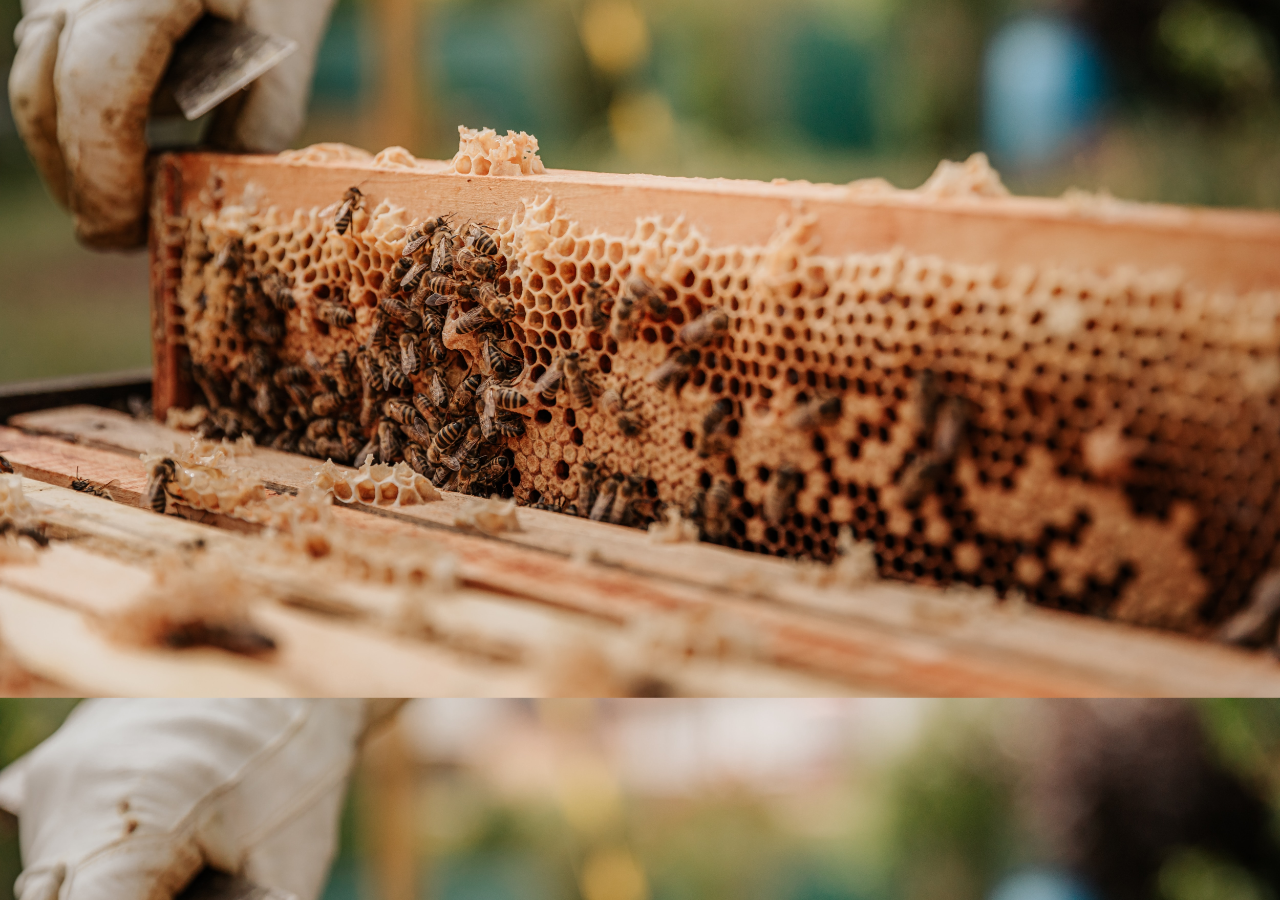
==== index.html @ 0b01515e "nouveau dossier" ====
<!DOCTYPE html>
<html lang="fr">

<head>
    <meta charset="utf-8">
    <title>Accueil - Rucher des Gorges d'Enval</title>
    <link href="style/style.css" rel="stylesheet">
    <link rel="preconnect" href="https://fonts.googleapis.com">
    <link rel="preconnect" href="https://fonts.gstatic.com" crossorigin>
    <link href="https://fonts.googleapis.com/css2?family=Barlow&family=Roboto+Slab&display=swap" rel="stylesheet">
    
</head>

<body>
   <header>
          <h1>Le Rucher des Gorges d'Enval</h1>
          <nav class="header_nav">
               <!-- Créer une bannière particulière-->
               <a class="btn-nav" href="index.html">Accueil</a>
               <a class="btn-nav" href="mieux-me-connaitre.html">Mieux me connaître</a>
               <a class="btn-nav" href="evolution-rucher.html">Voir l'évolution du rucher</a>
               <a class="btn-nav" href="historique-recoltes.html">Accéder à l'historique des récoltes</a>
               <a class="btn-nav" href="galerie-photos.html">Galerie photos</a>
          </nav>
   </header>



   <main>
     <section>
          <h2>
               Bienvenue sur le site du rucher des Gorges d'Enval
          </h2>
          <p>
               Apiculteur amateur dans le Puy-de-dôme, j'espère vous transmettre ma passion pour l'apiculture et mon amour pour le miel à travers ce site.<br>
               Je vous partage ici des informations sur l'évolution saisonnière de mon rucher et sur les récoltes effectuées chaque année.
          </p>
     </section>
     </main>

     <footer>
          <nav class="footer_nav">
               <a class="btn-nav" href="contact.html">Me contacter</a>
               <a class="btn-nav" href="mentions-legales.html">Mentions légales</a>
          </nav>
     </footer>

</body>



</html>
---- style/style.css ----
body {
    font-family: "Barlow";
    background-image: url(../images/cadre.jpg);
    background-size: cover;
    background-position: center;
    text-align: justify;
    font-size: 18px;
    color: rgb(255, 255, 255);
}

header, footer, main {
    margin: 40px 0;
}

nav {
    display: flex;
    flex-direction: row;
    justify-content: space-around;
    border-radius: 20px;  
    background-color: rgba(42,33,20,0.6);
}

main {
    background-color: rgba(42,33,20,0.6);
    background-size: cover;
    border-radius: 20px;
    padding: 2%;
}


@keyframes apparition {
    100%{
        opacity : 1;
        transform: none;
    }
}


header, footer, main {
    opacity : 0;
    transform: translateY(-30px);
    animation: apparition 0.6s 0.6s ease forwards;
}

h1 {
    text-align: center;
    font-family: "Roboto Slab";
    font-size: 50px;
}

h2 {
    color: rgb(222,196,169);
    font-family: "Roboto Slab";
    font-size: 35px;
    margin : 2%;
}

p, form {
    margin: 2%;
}

.btn-nav {
    text-decoration: none;
    color: white;
    padding: 0.5% 3%;
    margin:0%;
    border-radius: 20px;
    transition: 1s;
    text-align: start;
}

.btn-nav:hover {
    background-color: rgb(228,177,139);
}


a:active {
    background-color: rgb(228,177,139);
    font-weight: bold;
}
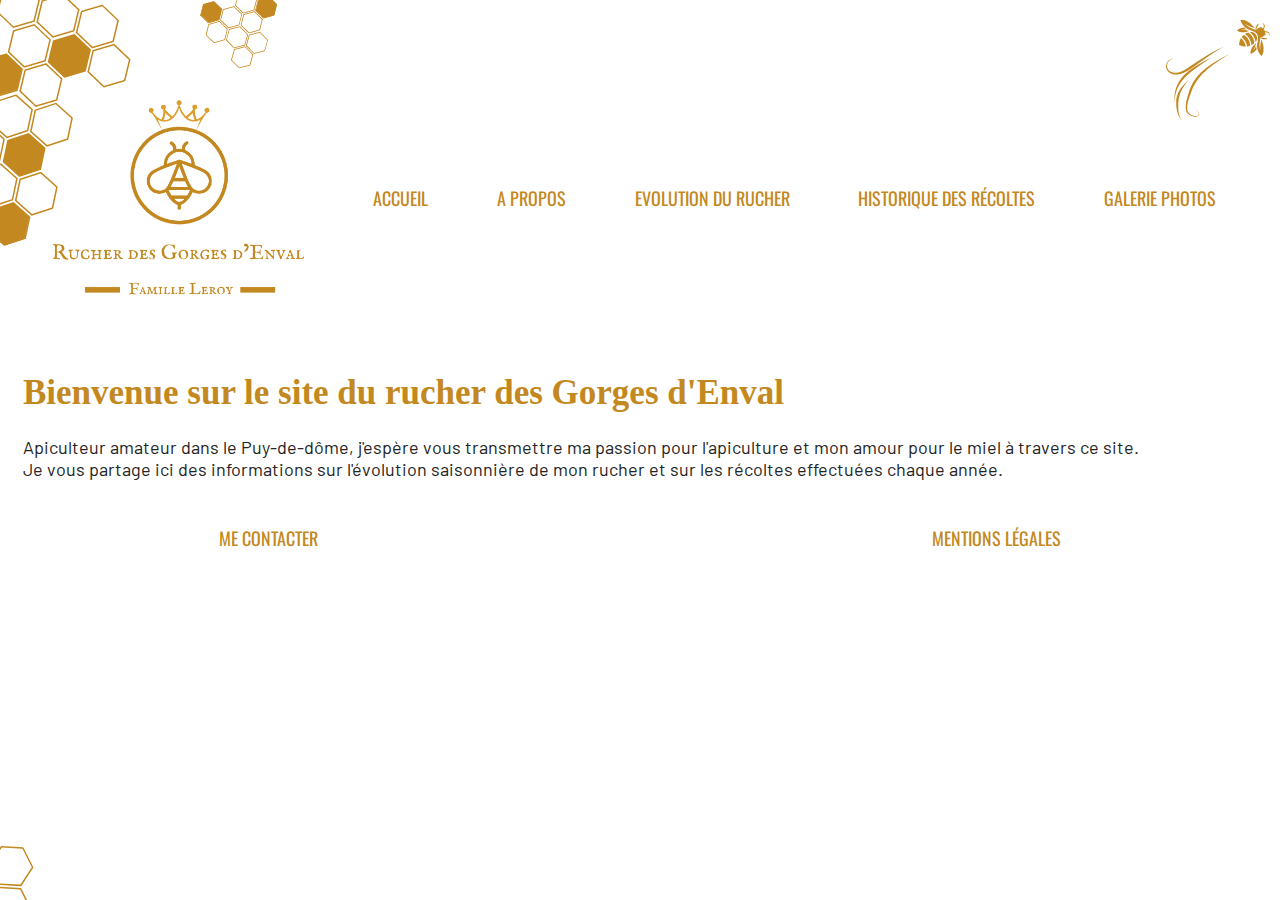
==== commit a9d7e091: "changement backgroud, font, ajout logo" ====
--- a/index.html
+++ b/index.html
@@ -8,18 +8,19 @@
     <link rel="preconnect" href="https://fonts.googleapis.com">
     <link rel="preconnect" href="https://fonts.gstatic.com" crossorigin>
     <link href="https://fonts.googleapis.com/css2?family=Barlow&family=Roboto+Slab&display=swap" rel="stylesheet">
+    <link href="https://fonts.googleapis.com/css2?family=IM+Fell+English+SC&family=Oswald&display=swap" rel="stylesheet">
     
 </head>
 
 <body>
    <header>
-          <h1>Le Rucher des Gorges d'Enval</h1>
+          <a href="index.html"><img src="images/logo_nom.png" alt=""></a>
           <nav class="header_nav">
                <!-- Créer une bannière particulière-->
                <a class="btn-nav" href="index.html">Accueil</a>
-               <a class="btn-nav" href="mieux-me-connaitre.html">Mieux me connaître</a>
-               <a class="btn-nav" href="evolution-rucher.html">Voir l'évolution du rucher</a>
-               <a class="btn-nav" href="historique-recoltes.html">Accéder à l'historique des récoltes</a>
+               <a class="btn-nav" href="mieux-me-connaitre.html">A propos</a>
+               <a class="btn-nav" href="evolution-rucher.html">Evolution du rucher</a>
+               <a class="btn-nav" href="historique-recoltes.html">Historique des récoltes</a>
                <a class="btn-nav" href="galerie-photos.html">Galerie photos</a>
           </nav>
    </header>
@@ -28,9 +29,9 @@
 
    <main>
      <section>
-          <h2>
+          <h1>
                Bienvenue sur le site du rucher des Gorges d'Enval
-          </h2>
+          </h1>
           <p>
                Apiculteur amateur dans le Puy-de-dôme, j'espère vous transmettre ma passion pour l'apiculture et mon amour pour le miel à travers ce site.<br>
                Je vous partage ici des informations sur l'évolution saisonnière de mon rucher et sur les récoltes effectuées chaque année.
--- a/style/style.css
+++ b/style/style.css
@@ -1,80 +1,84 @@
 body {
     font-family: "Barlow";
-    background-image: url(../images/cadre.jpg);
-    background-size: cover;
-    background-position: center;
+    background-image: url(../images/cellules.png);
+    background-size: auto;
+    background-repeat: no-repeat;
     text-align: justify;
     font-size: 18px;
-    color: rgb(255, 255, 255);
+    color: #242424;
+    padding: 15px;
 }
 
 header, footer, main {
+    width: 100%;
     margin: 40px 0;
+}
+
+header {
+    display: flex;
+    justify-content: space-around;
+    height: 30vh;
+}
+
+header img {
+    height:100%;
+    padding: 5px;
 }
 
 nav {
     display: flex;
     flex-direction: row;
-    justify-content: space-around;
-    border-radius: 20px;  
-    background-color: rgba(42,33,20,0.6);
-}
-
-main {
-    background-color: rgba(42,33,20,0.6);
-    background-size: cover;
-    border-radius: 20px;
-    padding: 2%;
-}
-
-
-@keyframes apparition {
-    100%{
-        opacity : 1;
-        transform: none;
-    }
-}
-
-
-header, footer, main {
-    opacity : 0;
-    transform: translateY(-30px);
-    animation: apparition 0.6s 0.6s ease forwards;
-}
-
-h1 {
-    text-align: center;
-    font-family: "Roboto Slab";
-    font-size: 50px;
-}
-
-h2 {
-    color: rgb(222,196,169);
-    font-family: "Roboto Slab";
-    font-size: 35px;
-    margin : 2%;
-}
-
-p, form {
-    margin: 2%;
+    justify-content: space-between;
+    align-items: center;
+    width: 70vw;
 }
 
 .btn-nav {
     text-decoration: none;
-    color: white;
+    color: #C38820;
     padding: 0.5% 3%;
     margin:0%;
-    border-radius: 20px;
     transition: 1s;
     text-align: start;
+    font-family: 'Oswald', sans-serif;
+    text-transform: uppercase;
+    font-size: 100%;
+    transition: 0.2s;
 }
 
 .btn-nav:hover {
-    background-color: rgb(228,177,139);
+    border-bottom: 2px solid #C38820 ;
+    margin-bottom: 5px;
 }
 
 
-a:active {
-    background-color: rgb(228,177,139);
+.btn-nav:active {
+    border-bottom: 2px solid #C38820 ;
+    margin-bottom: 5px;
     font-weight: bold;
+}
+
+h1 {
+    color: #C38820;
+    font-family: 'IM Fell English SC', serif;
+    font-size: 35px;
+}
+
+h2{
+    color: hsla(38, 72%, 45%, 0.9); 
+    font-family: 'Oswald', sans-serif;
+}
+
+.footer_nav {
+    margin: auto;
+}
+
+@media screen and (max-width: 1200px){
+    header{height: 30%;}
+    header, nav{flex-direction: column;
+        justify-content: center;
+        align-items: center;
+        width: 100%;
+    }
+    header img{width:300px;}
 }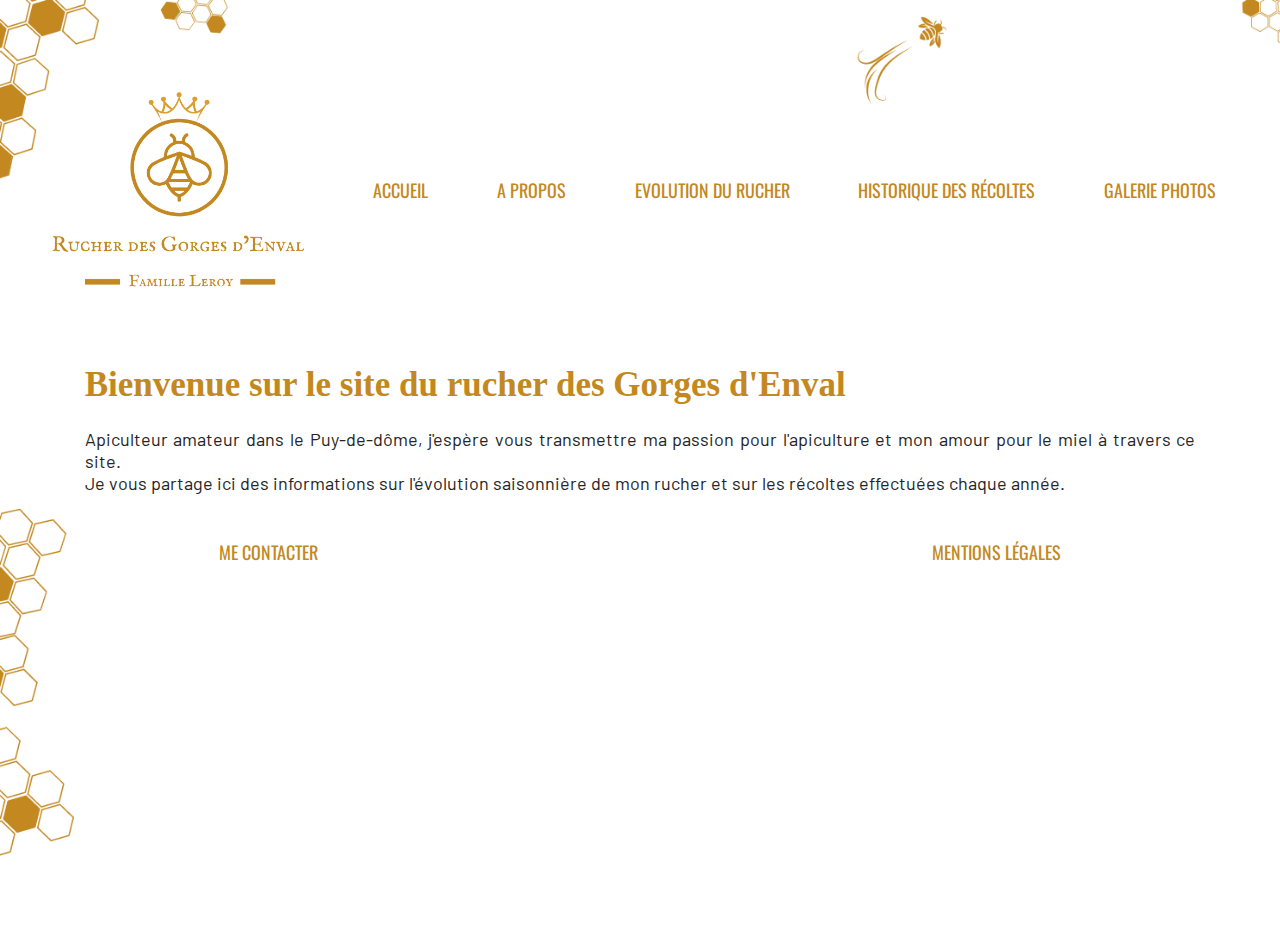
==== commit ec6f24c3: "modifs multiples" ====
--- a/index.html
+++ b/index.html
@@ -4,7 +4,7 @@
 <head>
     <meta charset="utf-8">
     <title>Accueil - Rucher des Gorges d'Enval</title>
-    <link href="style/style.css" rel="stylesheet">
+    <link href="css/style.css" rel="stylesheet">
     <link rel="preconnect" href="https://fonts.googleapis.com">
     <link rel="preconnect" href="https://fonts.gstatic.com" crossorigin>
     <link href="https://fonts.googleapis.com/css2?family=Barlow&family=Roboto+Slab&display=swap" rel="stylesheet">
--- a/css/style.css
+++ b/css/style.css
@@ -0,0 +1,99 @@
+html {
+    font-family: "Barlow";
+    background-image: url(../images/cellules.png);
+    background-size: cover;
+    background-repeat: no-repeat;
+    text-align: justify;
+    font-size: 18px;
+    color: #242424;
+    padding: 15px;
+    min-height: 100vh;
+}
+
+header,
+footer {
+    width: 100%;
+    margin: 40px 0;
+}
+
+main {
+    width: 90%;
+    margin: 0 auto;
+}
+
+header {
+    display: flex;
+    justify-content: space-around;
+    height: 30vh;
+}
+
+header img {
+    height: 100%;
+    padding: 5px;
+}
+
+nav {
+    display: flex;
+    flex-direction: row;
+    justify-content: space-between;
+    align-items: center;
+    width: 70vw;
+}
+
+.btn-nav {
+    text-decoration: none;
+    color: #C38820;
+    padding: 0.5% 3%;
+    margin: 0%;
+    transition: 1s;
+    text-align: start;
+    font-family: 'Oswald', sans-serif;
+    text-transform: uppercase;
+    font-size: 100%;
+    transition: 0.2s;
+}
+
+.btn-nav:hover {
+    border-bottom: 2px solid #C38820;
+    margin-bottom: 5px;
+}
+
+
+.btn-nav:active {
+    border-bottom: 2px solid #C38820;
+    margin-bottom: 5px;
+    font-weight: bold;
+}
+
+h1 {
+    color: #C38820;
+    font-family: 'IM Fell English SC', serif;
+    font-size: 35px;
+}
+
+h2 {
+    color: hsla(38, 72%, 45%, 0.9);
+    font-family: 'Oswald', sans-serif;
+}
+
+.footer_nav {
+    margin: auto;
+}
+
+@media screen and (max-width: 1200px) {
+    header {
+        height: 30%;
+    }
+
+    header,
+    nav {
+        flex-direction: column;
+        justify-content: center;
+        align-items: center;
+        width: 100%;
+    }
+
+    header img {
+        width: 300px;
+    }
+}